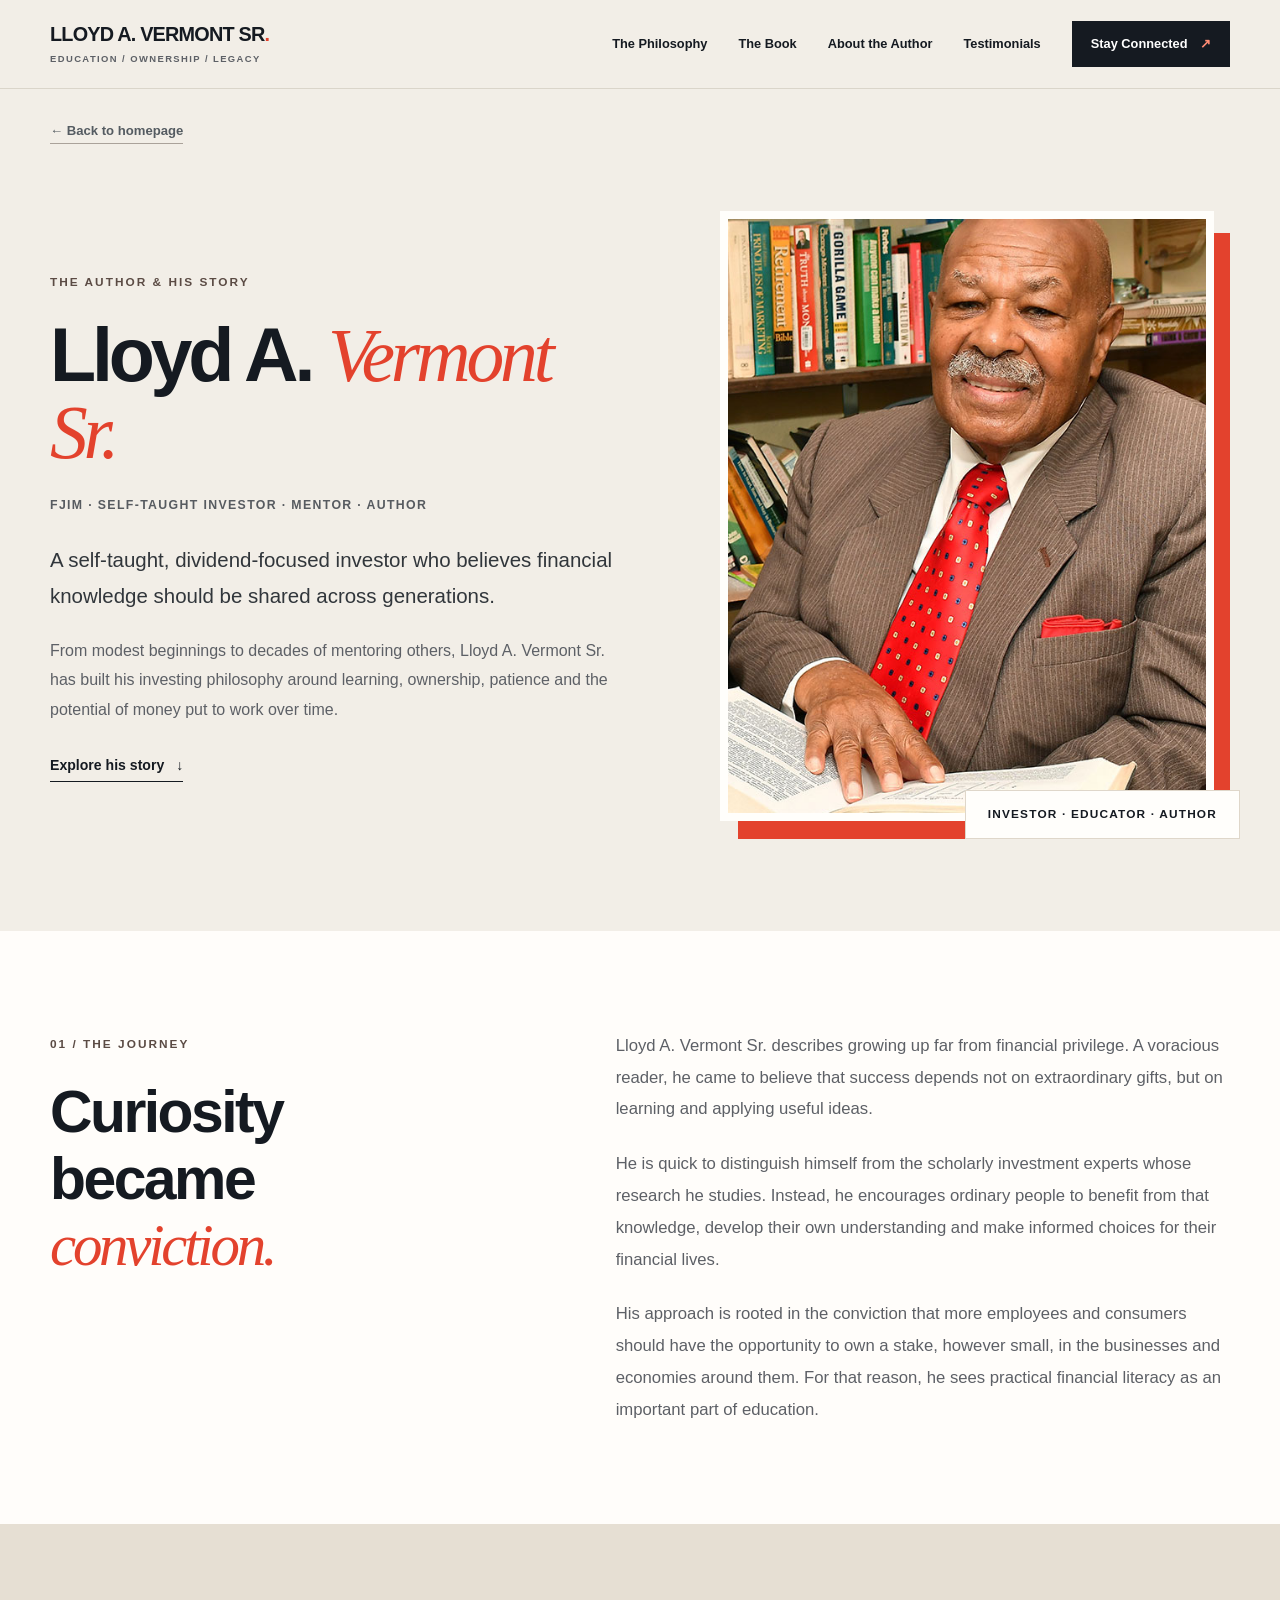
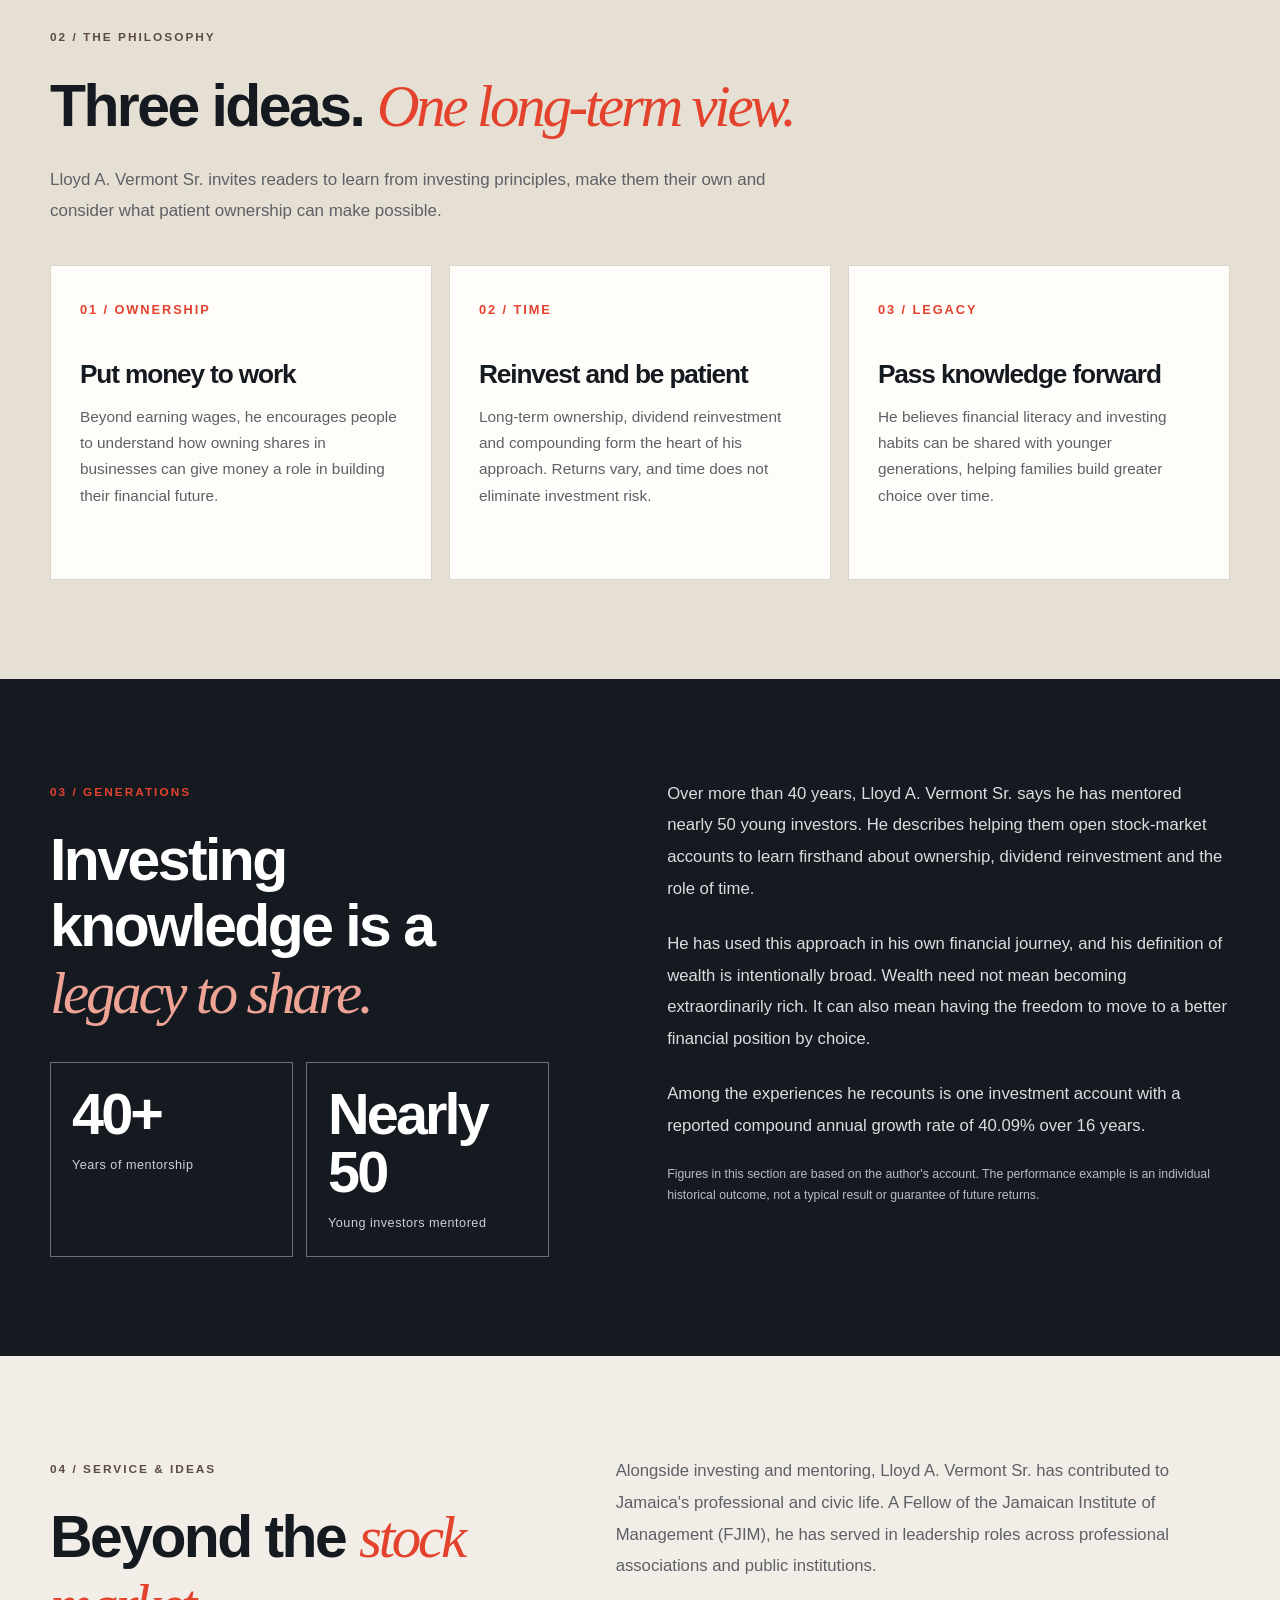
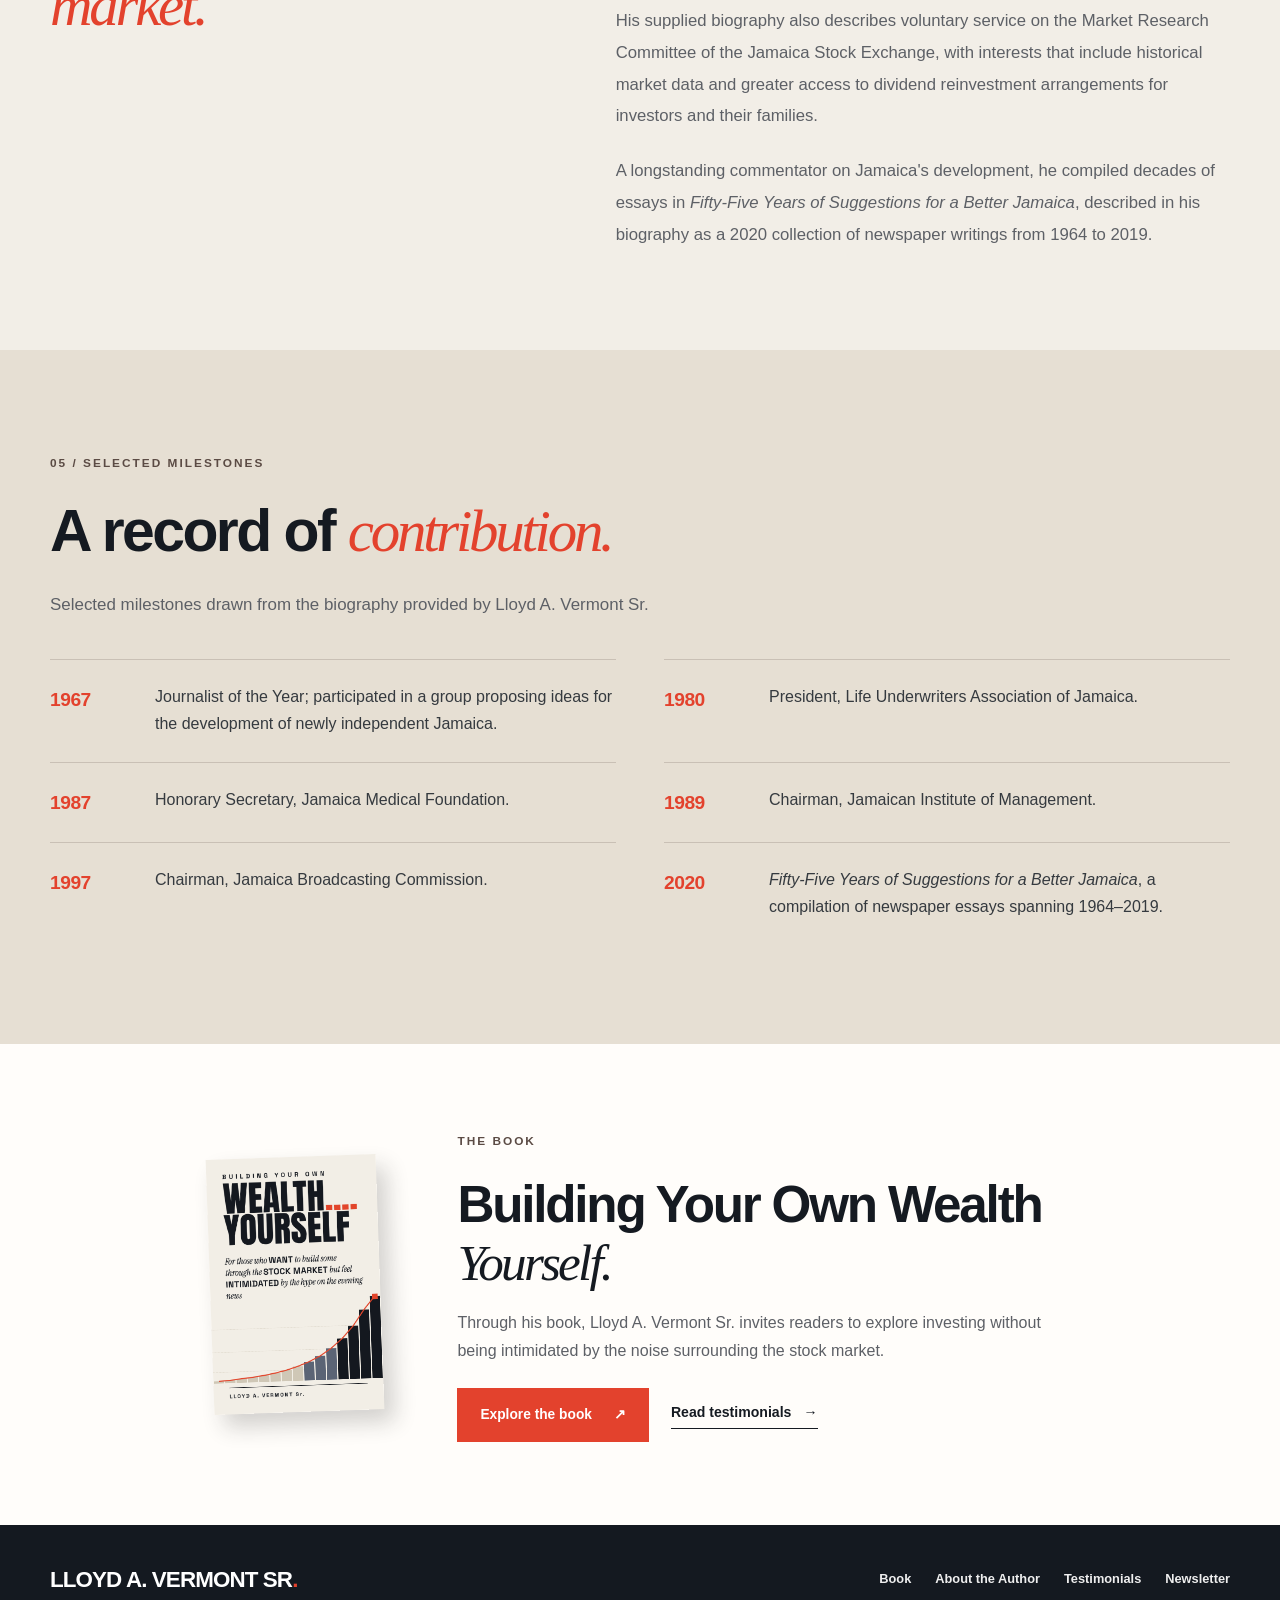
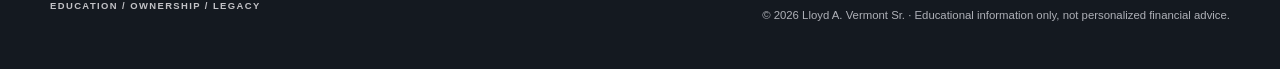
==== about.html @ c854f339 "Build author biography page and refine approved book presentation" ====
<!doctype html>
<html lang="en">
<head>
  <meta charset="utf-8">
  <meta name="viewport" content="width=device-width, initial-scale=1">
  <meta name="description" content="Meet Lloyd A. Vermont Sr., FJIM: a self-taught dividend-focused investor, author and mentor sharing ideas on ownership, compounding and intergenerational wealth.">
  <meta name="theme-color" content="#f2eee7">
  <title>About Lloyd A. Vermont Sr. | Author &amp; Investor-Educator</title>
  <link rel="stylesheet" href="styles.css">
  <script defer src="script.js"></script>
</head>
<body class="bio-page">
<a class="skip-link" href="#main">Skip to content</a>
<header class="site-header" id="top">
  <div class="container header-inner">
    <a class="brand" href="index.html#top" aria-label="Lloyd A. Vermont Sr., home"><span>LLOYD A. VERMONT SR<span class="brand-dot">.</span></span><small>Education <span aria-hidden="true">/</span> Ownership <span aria-hidden="true">/</span> Legacy</small></a>
    <button class="mobile-menu" type="button" id="menu-toggle" aria-label="Open main navigation" aria-expanded="false" aria-controls="primary-navigation"><span></span><span></span><span></span></button>
    <nav class="navigation" id="primary-navigation" aria-label="Primary navigation">
      <a href="index.html#philosophy">The Philosophy</a><a href="index.html#book">The Book</a><a href="about.html" aria-current="page">About the Author</a><a href="index.html#reflection">Testimonials</a><a class="nav-cta" href="index.html#newsletter">Stay Connected <span aria-hidden="true">↗</span></a>
    </nav>
  </div>
</header>
<main id="main">
  <div class="container bio-back-row"><a class="bio-back-link" href="index.html">← Back to homepage</a></div>
  <section class="bio-hero" aria-labelledby="bio-title">
    <div class="container bio-hero-grid">
      <div class="bio-hero-copy">
        <span class="eyebrow dark">THE AUTHOR &amp; HIS STORY</span>
        <h1 id="bio-title">Lloyd A. <em>Vermont Sr.</em></h1>
        <p class="bio-role">FJIM · Self-taught investor · Mentor · Author</p>
        <p class="bio-lead">A self-taught, dividend-focused investor who believes financial knowledge should be shared across generations.</p>
        <p class="bio-intro">From modest beginnings to decades of mentoring others, Lloyd A. Vermont Sr. has built his investing philosophy around learning, ownership, patience and the potential of money put to work over time.</p>
        <a class="text-link strong" href="#the-journey">Explore his story <span aria-hidden="true">↓</span></a>
      </div>
      <figure class="bio-portrait"><img src="assets/lloyd-vermont.jpg" alt="Lloyd A. Vermont Sr. seated in a library holding an open book" fetchpriority="high"><figcaption>Investor · Educator · Author</figcaption></figure>
    </div>
  </section>
  <section class="bio-section white" id="the-journey" aria-labelledby="journey-heading">
    <div class="container bio-two-col">
      <div><span class="eyebrow dark">01 / THE JOURNEY</span><h2 id="journey-heading">Curiosity became <em>conviction.</em></h2></div>
      <div class="bio-prose">
        <p>Lloyd A. Vermont Sr. describes growing up far from financial privilege. A voracious reader, he came to believe that success depends not on extraordinary gifts, but on learning and applying useful ideas.</p>
        <p>He is quick to distinguish himself from the scholarly investment experts whose research he studies. Instead, he encourages ordinary people to benefit from that knowledge, develop their own understanding and make informed choices for their financial lives.</p>
        <p>His approach is rooted in the conviction that more employees and consumers should have the opportunity to own a stake, however small, in the businesses and economies around them. For that reason, he sees practical financial literacy as an important part of education.</p>
      </div>
    </div>
  </section>
  <section class="bio-section sand" id="principles" aria-labelledby="principles-heading">
    <div class="container">
      <span class="eyebrow dark">02 / THE PHILOSOPHY</span>
      <h2 id="principles-heading">Three ideas. <em>One long-term view.</em></h2>
      <p class="bio-introline">Lloyd A. Vermont Sr. invites readers to learn from investing principles, make them their own and consider what patient ownership can make possible.</p>
      <div class="bio-pillars">
        <article class="bio-pillar"><span class="pillar-n">01 / OWNERSHIP</span><h3>Put money to work</h3><p>Beyond earning wages, he encourages people to understand how owning shares in businesses can give money a role in building their financial future.</p></article>
        <article class="bio-pillar"><span class="pillar-n">02 / TIME</span><h3>Reinvest and be patient</h3><p>Long-term ownership, dividend reinvestment and compounding form the heart of his approach. Returns vary, and time does not eliminate investment risk.</p></article>
        <article class="bio-pillar"><span class="pillar-n">03 / LEGACY</span><h3>Pass knowledge forward</h3><p>He believes financial literacy and investing habits can be shared with younger generations, helping families build greater choice over time.</p></article>
      </div>
    </div>
  </section>
  <section class="bio-section dark" id="mentorship" aria-labelledby="mentorship-heading">
    <div class="container bio-mentoring-grid">
      <div><span class="eyebrow">03 / GENERATIONS</span><h2 id="mentorship-heading">Investing knowledge is a <em>legacy to share.</em></h2>
        <div class="bio-metrics"><div class="bio-metric"><strong>40+</strong><span>Years of mentorship</span></div><div class="bio-metric"><strong>Nearly 50</strong><span>Young investors mentored</span></div></div>
      </div>
      <div class="bio-prose">
        <p>Over more than 40 years, Lloyd A. Vermont Sr. says he has mentored nearly 50 young investors. He describes helping them open stock-market accounts to learn firsthand about ownership, dividend reinvestment and the role of time.</p>
        <p>He has used this approach in his own financial journey, and his definition of wealth is intentionally broad. Wealth need not mean becoming extraordinarily rich. It can also mean having the freedom to move to a better financial position by choice.</p>
        <p>Among the experiences he recounts is one investment account with a reported compound annual growth rate of 40.09% over 16 years.</p>
        <p class="bio-note">Figures in this section are based on the author's account. The performance example is an individual historical outcome, not a typical result or guarantee of future returns.</p>
      </div>
    </div>
  </section>
  <section class="bio-section paper" id="public-life" aria-labelledby="public-heading">
    <div class="container bio-two-col">
      <div><span class="eyebrow dark">04 / SERVICE &amp; IDEAS</span><h2 id="public-heading">Beyond the <em>stock market.</em></h2></div>
      <div class="bio-prose">
        <p>Alongside investing and mentoring, Lloyd A. Vermont Sr. has contributed to Jamaica's professional and civic life. A Fellow of the Jamaican Institute of Management (FJIM), he has served in leadership roles across professional associations and public institutions.</p>
        <p>His supplied biography also describes voluntary service on the Market Research Committee of the Jamaica Stock Exchange, with interests that include historical market data and greater access to dividend reinvestment arrangements for investors and their families.</p>
        <p>A longstanding commentator on Jamaica's development, he compiled decades of essays in <em>Fifty-Five Years of Suggestions for a Better Jamaica</em>, described in his biography as a 2020 collection of newspaper writings from 1964 to 2019.</p>
      </div>
    </div>
  </section>
  <section class="bio-section sand" id="milestones" aria-labelledby="milestones-heading">
    <div class="container"><span class="eyebrow dark">05 / SELECTED MILESTONES</span><h2 id="milestones-heading">A record of <em>contribution.</em></h2>
      <p class="bio-introline">Selected milestones drawn from the biography provided by Lloyd A. Vermont Sr.</p>
      <dl class="bio-milestones">
        <div class="bio-milestone"><dt>1967</dt><dd>Journalist of the Year; participated in a group proposing ideas for the development of newly independent Jamaica.</dd></div>
        <div class="bio-milestone"><dt>1980</dt><dd>President, Life Underwriters Association of Jamaica.</dd></div>
        <div class="bio-milestone"><dt>1987</dt><dd>Honorary Secretary, Jamaica Medical Foundation.</dd></div>
        <div class="bio-milestone"><dt>1989</dt><dd>Chairman, Jamaican Institute of Management.</dd></div>
        <div class="bio-milestone"><dt>1997</dt><dd>Chairman, Jamaica Broadcasting Commission.</dd></div>
        <div class="bio-milestone"><dt>2020</dt><dd><em>Fifty-Five Years of Suggestions for a Better Jamaica</em>, a compilation of newspaper essays spanning 1964–2019.</dd></div>
      </dl>
    </div>
  </section>
  <section class="bio-book-section" aria-labelledby="bio-book-heading">
    <div class="container bio-book-grid">
      <img src="assets/building-your-own-wealth-yourself-cover.png" alt="Cover of Building Your Own Wealth Yourself by Lloyd A. Vermont Sr." loading="lazy">
      <div><span class="eyebrow dark">THE BOOK</span><h2 id="bio-book-heading">Building Your Own Wealth <em>Yourself.</em></h2><p>Through his book, Lloyd A. Vermont Sr. invites readers to explore investing without being intimidated by the noise surrounding the stock market.</p>
        <div class="bio-book-actions"><a class="button primary" href="index.html#book">Explore the book <span aria-hidden="true">↗</span></a><a class="text-link" href="index.html#reflection">Read testimonials <span aria-hidden="true">→</span></a></div>
      </div>
    </div>
  </section>
</main>
<footer class="site-footer"><div class="container footer-grid"><div class="footer-brand">LLOYD A. VERMONT SR<span>.</span><small>Education / Ownership / Legacy</small></div><div class="footer-right"><nav aria-label="Footer navigation"><a href="index.html#book">Book</a><a href="about.html">About the Author</a><a href="index.html#reflection">Testimonials</a><a href="index.html#newsletter">Newsletter</a></nav><p>© 2026 Lloyd A. Vermont Sr. · Educational information only, not personalized financial advice.</p></div></div></footer>
</body>
</html>
---- styles.css ----
:root{--paper:#f2eee7;--white:#fffefb;--ink:#151a21;--deep:#20262e;--red:#e3422d;--muted:#5d6066;--light:#ded8cc;--sand:#e6dfd3;--font-serif:Georgia,'Times New Roman',serif}
*{box-sizing:border-box}html{scroll-behavior:smooth}body{margin:0;background:var(--paper);color:var(--ink);font-family:Arial,Helvetica,sans-serif;font-size:16px;line-height:1.62}img{display:block;max-width:100%}a{color:inherit}button,input{font:inherit}button{cursor:pointer}h1,h2,h3,p{margin-top:0}h1,h2,h3{line-height:1.13;letter-spacing:-.043em}h1{font-size:clamp(3.6rem,6.9vw,7.7rem);font-weight:800;line-height:1.03}h2{font-size:clamp(2.6rem,4.5vw,5.2rem);font-weight:750}h3{font-size:1.5rem}h1 em,h2 em{font-family:var(--font-serif);font-weight:400;letter-spacing:-.055em}p{color:var(--muted)}.container{width:min(1180px,calc(100% - 64px));margin-inline:auto}.skip-link{position:absolute;left:10px;top:-60px;background:white;color:black;padding:10px;z-index:1000}.skip-link:focus{top:10px}:focus-visible{outline:3px solid var(--red);outline-offset:3px}.site-header{position:relative;z-index:15;background:var(--paper);border-bottom:1px solid #dad5ca}.header-inner{display:flex;align-items:center;justify-content:space-between;min-height:88px;gap:28px}.brand,.footer-brand{text-decoration:none;font-weight:900;letter-spacing:-.04em;font-size:1.45rem;line-height:1}.brand-dot,.footer-brand span{color:var(--red)}.brand small,.footer-brand small{display:block;font-size:.59rem;font-weight:700;letter-spacing:.15em;text-transform:uppercase;margin-top:9px;color:var(--muted)}.navigation{display:flex;align-items:center;gap:31px}.navigation a{text-decoration:none;font-weight:700;font-size:.8rem;white-space:nowrap}.navigation a:not(.nav-cta):hover,.navigation a:not(.nav-cta):focus-visible{color:var(--red)}.navigation .nav-cta{background:var(--ink);color:#fff;padding:13px 19px}.navigation .nav-cta span{margin-left:9px;color:#ff8c74}.mobile-menu{display:none;background:transparent;border:0;padding:10px;min-width:42px;min-height:42px}.mobile-menu span{display:block;background:var(--ink);height:2px;width:24px;margin:5px 0}.hero{padding:84px 0 94px;overflow:hidden}.hero-grid{display:grid;grid-template-columns:1.1fr .9fr;align-items:center;gap:7%}.eyebrow{display:inline-flex;align-items:center;gap:13px;font-size:.74rem;letter-spacing:.17em;font-weight:800;color:var(--red);margin-bottom:25px}.eyebrow.dark{color:#5b4b44}.line-mark{display:inline-block;width:24px;height:2px;background:var(--red)}.hero h1{margin-bottom:33px}.hero h1 em{color:var(--red)}.hero h1 span{font-weight:900}.hero-lead{font-size:1.11rem;max-width:590px;line-height:1.85;margin-bottom:30px}.hero-actions{display:flex;gap:25px;flex-wrap:wrap;align-items:center}.button{display:inline-flex;gap:22px;align-items:center;justify-content:center;padding:15px 22px;border:1px solid var(--red);text-decoration:none;font-weight:800;font-size:.86rem;transition:transform .2s,background .2s}.button:hover{transform:translateY(-2px)}.button.primary{background:var(--red);color:white}.button.primary:hover{background:#c43321}.button.dark{background:var(--ink);border-color:var(--ink);color:white}.button.dark:hover{background:#30363d}.text-link{display:inline-flex;align-items:center;gap:12px;font-weight:750;font-size:.88rem;text-decoration:none;border-bottom:1px solid var(--ink);padding-bottom:4px}.text-link:hover{color:var(--red);border-color:var(--red)}.text-link.strong{margin-top:14px}.hero-aside{display:flex;align-items:center;gap:17px;margin-top:64px;color:#616167;font-size:.7rem;letter-spacing:.1em;line-height:1.5;font-weight:750;text-transform:uppercase}.four-blocks{display:flex;gap:5px}.four-blocks i{display:block;width:13px;height:13px;background:var(--red)}.hero-media{position:relative;padding:0 16px 23px 0}.hero-image-frame{background:#fff;border:1px solid #dfd8cf;overflow:hidden;aspect-ratio:586/685}.hero-image-frame img{height:100%;width:100%;object-fit:cover;object-position:center 25%}.hero-media:before{content:"";background:var(--red);width:100%;height:94%;position:absolute;top:22px;right:0;z-index:-1}.hero-caption{position:absolute;bottom:-9px;left:-24px;background:var(--white);border:1px solid #ddd5c9;padding:19px 24px;min-width:285px;box-shadow:0 17px 36px rgba(28,27,25,.08)}.hero-caption strong{display:block;font-size:1rem}.hero-caption span{display:block;color:#777;letter-spacing:.09em;font-size:.73rem;margin-top:5px}.ticker{background:var(--ink);color:white;padding:22px 0}.ticker-inner{display:flex;align-items:center;justify-content:space-between;gap:24px;font-size:.74rem;letter-spacing:.15em;font-weight:800}.ticker-inner span:nth-child(even){color:var(--red)}.section{padding:104px 0}.section-intro{display:grid;grid-template-columns:1.35fr .65fr;gap:8%;align-items:end;margin-bottom:49px}.section-intro h2{max-width:750px;margin-bottom:0}.section-intro p{max-width:350px;margin:0 0 7px;line-height:1.9}.principles{display:grid;grid-template-columns:repeat(3,1fr);gap:18px}.principles article{background:#fffdf9;border:1px solid #dfdbd3;padding:32px 31px 36px;min-height:298px}.principle-number{font-weight:900;font-size:.79rem;letter-spacing:.13em;color:#888077}.principle-icon{font-size:3.1rem;line-height:1;color:var(--red);margin:18px 0 34px}.principles h3{margin-bottom:11px}.principles p{font-size:.93rem;margin-bottom:0}.book-section{background:var(--sand);overflow:hidden}.book-grid{display:grid;grid-template-columns:.92fr 1.08fr;gap:10%;align-items:center}.book-visual{display:flex;align-items:center;flex-direction:column;gap:27px}.book-stage{padding:35px 33px 41px 15px;position:relative;isolation:isolate;width:min(425px,100%)}.book-stage:before{content:"";position:absolute;left:9%;top:8%;bottom:1%;width:78%;background:#cec5b7;z-index:-1;transform:translate(19px,16px)}.book-cover{display:block;width:100%;height:auto;box-shadow:16px 20px 28px rgba(35,36,39,.18);transform:rotate(-3deg);border:1px solid rgba(0,0,0,.07)}.art-caption{font-size:.64rem;letter-spacing:.14em;font-weight:800;color:#6c6863}.book-copy h2{margin-bottom:22px}.book-subtitle{font:italic 1.3rem/1.5 var(--font-serif);color:#35353a;margin-bottom:23px}.book-copy>p:not(.small-note){font-size:1.03rem;line-height:1.85}.book-points{border-top:1px solid #b9aea0;border-bottom:1px solid #b9aea0;margin:28px 0 30px;padding:15px 0;display:grid;gap:9px}.book-points span{font-size:.85rem;font-weight:750}.book-points b{color:var(--red);margin-right:10px}.small-note{font-size:.74rem;max-width:400px;margin-top:17px}.about-grid{display:grid;grid-template-columns:1fr 1fr;gap:11%;align-items:center}.about-copy h2{margin-bottom:29px}.about-copy p{font-size:1.04rem;line-height:1.9}.about-photos{position:relative;min-height:570px;display:flex;align-items:flex-end;justify-content:flex-end}.about-main-image{width:82%;height:540px;object-fit:cover;object-position:center 32%;border:10px solid #fff;border-bottom:32px solid #fff;box-shadow:0 13px 40px rgba(25,25,25,.07)}.inset-photo{position:absolute;bottom:5px;left:0;width:45%;background:#fff;padding:8px;box-shadow:0 11px 25px rgba(0,0,0,.12)}.inset-photo img{height:255px;width:100%;object-fit:cover;object-position:center 20%}.reflection-section{background:var(--ink);color:#fff;padding:100px 0}.reflection-grid{display:grid;grid-template-columns:.8fr 1.2fr;gap:10%}.reflection-section h2{color:#fff;margin-bottom:25px}.reflection-section h2 em{color:#efaa9d}.reflection-section p{color:#c9cbd0;line-height:1.8}.testimonial{margin:0;padding:35px 0 15px 42px;border-left:1px solid #6b6564}.quote-mark{font:120px/.65 var(--font-serif);color:var(--red);height:67px}.testimonial blockquote{font:italic clamp(1.6rem,3vw,2.45rem)/1.45 var(--font-serif);letter-spacing:-.03em;margin:0 0 28px;color:#fff}.testimonial figcaption strong,.testimonial figcaption span{display:block}.testimonial figcaption strong{font-size:.95rem}.testimonial figcaption span{font-size:.75rem;color:#b9bcc0;margin-top:5px}.testimonial details{margin-top:29px}.testimonial summary{cursor:pointer;list-style:none;color:#f2b2a5;font-size:.78rem;font-weight:800;letter-spacing:.09em;text-transform:uppercase;display:inline-block;border-bottom:1px solid #af7d74;padding-bottom:7px}.testimonial summary::-webkit-details-marker{display:none}.testimonial summary span{font-size:1.4rem;vertical-align:middle;margin-left:10px}.testimonial details[open] summary span{transform:rotate(45deg);display:inline-block}.full-testimonial{border-top:1px solid #4c5258;margin-top:22px;padding-top:22px;max-height:400px;overflow:auto}.full-testimonial p{font-size:.85rem;line-height:1.55;color:#dedee1;margin-bottom:11px}.legacy-grid{display:grid;grid-template-columns:.95fr 1.05fr;gap:11%;align-items:center}.emblem-window{aspect-ratio:1.08;overflow:hidden;border:10px solid #fff;background:#1e4250;box-shadow:0 14px 30px rgba(31,34,34,.09)}.emblem-window img{width:100%;height:100%;object-fit:cover;object-position:center top}.legacy-art .art-caption{display:block;margin-top:16px}.legacy-copy h2{margin-bottom:26px}.legacy-copy p{font-size:1.03rem;line-height:1.9}.insights-section{background:#fffdfa}.insight-grid{display:grid;grid-template-columns:repeat(3,1fr);gap:17px}.insight-grid article{padding:28px 25px 33px;border:1px solid #dcd7ce;min-height:250px;display:flex;flex-direction:column}.insight-grid article>span,.insight-grid small{font-size:.65rem;letter-spacing:.14em;font-weight:800}.insight-grid article>span{color:var(--red);margin-bottom:30px}.insight-grid small{color:#888;margin-top:auto;padding-top:18px}.insight-grid article h3{font-size:1.52rem}.insight-grid p{font-size:.89rem;margin-bottom:10px}.newsletter-section{padding:103px 0;background:var(--red);color:#fff}.newsletter-grid{display:grid;grid-template-columns:1fr .83fr;gap:11%;align-items:center}.newsletter-section .eyebrow{color:#ffe6df}.newsletter-section h2{margin-bottom:27px;color:white}.newsletter-section h2 em{color:#2d2522}.newsletter-section p{color:#ffece7}.signup label{display:block;font-size:.7rem;letter-spacing:.15em;font-weight:800;margin-bottom:13px}.input-row{display:flex;gap:0;border:1px solid #e8cac2}.input-row input{flex:1;min-width:0;background:white;color:var(--ink);border:0;padding:17px 18px}.input-row button{background:var(--ink);color:#fff;border:0;padding:0 30px;font-weight:900}.input-row button:hover{background:#2d333a}.signup-note{font-size:.76rem;line-height:1.6;margin:16px 0 0}.form-feedback{font-size:.83rem;font-weight:700;margin-top:15px}.site-footer{padding:44px 0;background:#141920;color:#fff}.footer-grid{display:flex;align-items:flex-start;justify-content:space-between;gap:30px}.footer-brand small{color:#c2c2c6}.footer-right{text-align:right}.footer-right nav{display:flex;justify-content:flex-end;gap:24px;flex-wrap:wrap}.footer-right a{text-decoration:none;font-weight:700;font-size:.8rem;color:#eee}.footer-right a:hover{color:#ffae9b}.footer-right p{font-size:.71rem;color:#aeb0b7;margin:16px 0 0}
@media(max-width:1050px){.navigation{gap:19px}.hero h1{font-size:clamp(3.6rem,6.5vw,6.7rem)}.container{width:min(1180px,calc(100% - 48px))}.hero-grid,.about-grid,.legacy-grid{gap:5%}.section-intro{gap:5%}}
@media(max-width:800px){.header-inner{min-height:76px}.mobile-menu{display:block;order:2}.navigation{display:none;position:absolute;top:75px;right:0;left:0;background:var(--paper);border-bottom:1px solid #d6cfc4;padding:14px 24px 23px;flex-direction:column;align-items:stretch;gap:0;box-shadow:0 12px 21px rgba(23,22,19,.08)}.navigation.open{display:flex}.navigation a{padding:12px 6px}.navigation .nav-cta{margin-top:9px;text-align:center}.hero-grid,.book-grid,.about-grid,.reflection-grid,.legacy-grid,.newsletter-grid{grid-template-columns:1fr}.hero{padding:56px 0 75px}.hero h1{font-size:clamp(3.3rem,8.6vw,6rem)}.hero-grid{gap:53px}.hero-media{max-width:560px;margin:auto;width:calc(100% - 24px)}.hero-aside{margin-top:40px}.hero-caption{left:10px}.ticker-inner{justify-content:center;flex-wrap:wrap;gap:12px 20px}.section{padding:76px 0}.section-intro{grid-template-columns:1fr;gap:18px}.section-intro p{max-width:620px}.principles{gap:12px}.principles article{padding:23px;min-height:280px}.book-grid{gap:48px}.book-visual{max-width:500px;margin:auto}.about-grid{gap:30px}.about-photos{max-width:550px;width:100%;margin-inline:auto}.reflection-grid{gap:25px}.legacy-grid{gap:39px}.legacy-art{max-width:520px}.insight-grid{gap:12px}.newsletter-grid{gap:25px}.footer-grid{flex-direction:column}.footer-right{text-align:left}.footer-right nav{justify-content:flex-start}}
@media(max-width:580px){.container{width:calc(100% - 36px)}.brand{font-size:1.13rem}.brand small{font-size:.46rem}.hero{padding:50px 0 61px}.hero h1{font-size:clamp(3.15rem,11vw,5rem)}.hero-lead{font-size:1rem}.eyebrow{font-size:.61rem;letter-spacing:.12em}.hero-image-frame{aspect-ratio:586/650}.hero-caption{bottom:-7px;min-width:auto;padding:14px 17px}.ticker{padding:16px 0}.ticker-inner{font-size:.58rem;letter-spacing:.07em}.ticker-inner span:nth-child(4),.ticker-inner span:nth-child(6){display:none}.section{padding:62px 0}.section-intro{margin-bottom:32px}h2{font-size:clamp(2.4rem,9vw,3.6rem)}.principles,.insight-grid{grid-template-columns:1fr}.principles article{min-height:auto}.principle-icon{margin-bottom:24px}.book-stage{width:min(370px,100%)}.book-copy p{font-size:.96rem}.about-photos{min-height:440px}.about-main-image{height:410px}.inset-photo img{height:185px}.reflection-section{padding:70px 0}.testimonial{padding-left:23px}.testimonial blockquote{font-size:1.78rem}.legacy-grid{gap:33px}.emblem-window{aspect-ratio:1.08}.newsletter-section{padding:74px 0}.input-row button{padding:0 19px}.footer-right nav{gap:12px 22px}}
@media(prefers-reduced-motion:reduce){html{scroll-behavior:auto}.button{transition:none}}

/* V3: multiple attributed testimonials; preserve the existing individual card styling */
.testimonial-stack{display:grid;gap:48px}.testimonial-stack .testimonial + .testimonial{padding-top:42px;border-top:1px solid #4c5258}.testimonial-stack .testimonial blockquote{font-size:clamp(1.45rem,2.5vw,2.05rem)}
@media(max-width:580px){.testimonial-stack{gap:35px}.testimonial-stack .testimonial + .testimonial{padding-top:30px}}


/* V5 — Hero heading stays on three compact, deliberate lines on wide layouts. */
.hero{padding-block:64px 72px}
.hero h1{font-size:clamp(3.55rem,5vw,5.4rem);line-height:.98;letter-spacing:-.052em;margin-bottom:27px}
.hero-title-line{display:block;white-space:nowrap;font-weight:900}
.hero-title-line em{font-weight:400;color:var(--red)}
.hero .hero-lead{line-height:1.7;margin-bottom:24px}
.hero .hero-aside{margin-top:35px}

/* V5 — Accessible, manual, one-at-a-time testimonial carousel. */
.testimonial-carousel{min-width:0;align-self:start}
.testimonial-slides{min-width:0}
.testimonial-slides .testimonial{margin:0;border-left:1px solid #6b6564;padding:8px 0 8px 36px}
.testimonial-slides .testimonial[hidden],.testimonial-slides .full-testimonial[hidden],.testimonial-slides .testimonial-excerpt[hidden]{display:none!important}
.testimonial-slides .quote-mark{height:61px;font-size:104px;line-height:.65}
.testimonial-slides .testimonial-excerpt{font:italic clamp(1.65rem,2.35vw,2.1rem)/1.43 var(--font-serif);letter-spacing:-.023em;margin:0 0 25px;max-width:620px}
.testimonial-slides .testimonial figcaption{margin-top:13px}
.testimonial-expand{display:inline-flex;align-items:center;gap:11px;padding:8px 0 6px;margin-top:24px;border:0;border-bottom:1px solid #b47f74;background:transparent;color:#f2b2a5;font-size:.76rem;font-weight:800;letter-spacing:.075em;text-transform:uppercase;text-align:left}
.testimonial-expand:hover,.testimonial-expand:focus-visible{color:white}
.testimonial-expand span{font-size:1.25rem;line-height:.7}
.testimonial-expand[aria-expanded="true"] span{transform:rotate(45deg)}
.testimonial-slides .full-testimonial{border:0;margin:0 0 23px;padding:0;max-height:min(60vh,480px);overflow-y:auto;scrollbar-width:thin;scrollbar-color:#797a80 #20262e}
.testimonial-slides .full-testimonial p{font:normal 1rem/1.78 var(--font-serif);color:#e7e2e2;margin:0 0 13px;max-width:640px}
.testimonial-slides .full-testimonial p:last-child{margin-bottom:0}
.testimonial-controls{border-top:1px solid #41474d;margin:32px 0 0 36px;padding-top:20px;display:flex;align-items:center;gap:20px;justify-content:space-between}
.testimonial-arrows{display:flex;gap:9px}
.carousel-arrow{display:grid;place-items:center;background:transparent;border:1px solid #767980;color:white;width:43px;height:43px;font-size:1.4rem;line-height:1}
.carousel-arrow:hover,.carousel-arrow:focus-visible{border-color:#f5aa9a;background:#333a43}
.testimonial-pagination{display:flex;align-items:center;gap:11px}
.carousel-dot{width:10px;height:10px;min-width:10px;padding:0;border:1px solid #a6a9ad;border-radius:100%;background:transparent}
.carousel-dot.is-current{border-color:var(--red);background:var(--red)}
.carousel-dot:hover{border-color:white}
.testimonial-count{font-variant-numeric:tabular-nums;letter-spacing:.1em;color:#d7d8da;font-size:.78rem;white-space:nowrap}
@media(max-width:1050px){.hero h1{font-size:clamp(3.2rem,5.1vw,4.7rem)}}
@media(max-width:800px){.hero{padding-block:49px 70px}.hero h1{font-size:clamp(3.2rem,7.5vw,4.9rem)}.reflection-grid{gap:34px}}
@media(max-width:580px){.hero{padding-block:45px 60px}.hero h1{font-size:clamp(2.68rem,10vw,3.6rem);margin-bottom:22px}.hero .hero-aside{margin-top:29px}.testimonial-slides .testimonial{padding-left:22px}.testimonial-slides .testimonial-excerpt{font-size:1.7rem}.testimonial-slides .full-testimonial p{font-size:.94rem}.testimonial-controls{margin-left:22px;gap:14px}}
/* Final small-screen and expanded-state polish. */
.testimonial-controls{border-top:0;padding-top:0;margin-top:25px}
.testimonial-expand[aria-expanded="true"] span{transform:none}
.newsletter-grid>*{min-width:0}
.signup,.input-row{min-width:0;width:100%}
.input-row input{width:0;min-width:0;flex:1 1 auto}
.input-row button{flex:0 0 auto}

/* Name presentation: display the author's complete name at all widths. */
.brand{font-size:clamp(1.07rem,1.55vw,1.35rem);white-space:nowrap;flex-shrink:0}
.footer-brand{font-size:clamp(1.06rem,1.75vw,1.45rem);overflow-wrap:anywhere}
@media(max-width:580px){.brand{font-size:clamp(.93rem,4.3vw,1.1rem)}.brand small{letter-spacing:.09em}}


/* Biography page and editorial refinements — maintains the V5 visual language. */
.about-actions{display:flex;flex-wrap:wrap;gap:12px 30px;align-items:center;margin-top:10px}
.about-actions .text-link.strong{margin-top:14px}
.book-copy .book-subtitle{font:italic clamp(1.24rem,2.1vw,1.62rem)/1.5 var(--font-serif);border-left:3px solid var(--red);padding:1px 0 2px 22px;margin:24px 0 28px;color:#252b31}
.bio-page .site-header{background:var(--paper)}
.bio-back-row{padding:28px 0 0}
.bio-back-link{text-decoration:none;font-size:.82rem;font-weight:750;color:#545b61;border-bottom:1px solid #aaa29a;padding-bottom:5px}
.bio-back-link:hover{color:var(--red);border-color:var(--red)}
.bio-hero{padding:68px 0 92px;overflow:hidden}
.bio-hero-grid{display:grid;grid-template-columns:1.06fr .94fr;gap:8%;align-items:center}
.bio-hero h1{font-size:clamp(3.65rem,5.9vw,6.35rem);line-height:1.01;letter-spacing:-.056em;margin:0 0 25px}
.bio-hero h1 em{color:var(--red)}
.bio-role{font-size:.77rem;letter-spacing:.11em;text-transform:uppercase;font-weight:800;color:#575b60;margin:0 0 26px}
.bio-lead{font-size:clamp(1.18rem,1.6vw,1.36rem);line-height:1.74;color:#31363b;margin:0 0 22px;max-width:660px}
.bio-intro{font-size:1rem;line-height:1.85;max-width:630px}
.bio-portrait{position:relative;margin:0;padding-right:16px;padding-bottom:18px}
.bio-portrait:before{content:"";position:absolute;background:var(--red);inset:22px 0 0 18px;z-index:0}
.bio-portrait img{position:relative;width:100%;height:610px;object-fit:cover;object-position:center 30%;border:8px solid #fffefb}
.bio-portrait figcaption{position:absolute;z-index:1;right:-10px;bottom:0;padding:14px 22px;background:#fffefb;border:1px solid #dfd7ca;font-size:.74rem;font-weight:800;letter-spacing:.1em;text-transform:uppercase}
.bio-section{padding:99px 0}
.bio-section.paper{background:var(--paper)}
.bio-section.white{background:#fffdfa}
.bio-section.sand{background:var(--sand)}
.bio-section.dark{background:var(--ink);color:white}
.bio-section.dark p,.bio-section.dark li{color:#d4d6d9}
.bio-two-col{display:grid;grid-template-columns:.83fr 1.17fr;gap:11%}
.bio-two-col h2{margin:0;max-width:470px}
.bio-section h2{font-size:clamp(2.7rem,4.6vw,4.9rem);margin-bottom:25px}
.bio-section h2 em{color:var(--red)}
.bio-section.dark h2 em{color:#eea394}
.bio-prose{max-width:720px}
.bio-prose p{font-size:1.045rem;line-height:1.9;margin:0 0 23px}
.bio-prose p:last-child{margin-bottom:0}
.bio-introline{font-size:1.06rem;max-width:750px;line-height:1.82;margin-bottom:38px}
.bio-pillars{display:grid;grid-template-columns:repeat(3,minmax(0,1fr));gap:17px}
.bio-pillar{background:#fffdfa;border:1px solid #dbd5cb;padding:30px 29px 35px;min-height:315px}
.bio-pillar .pillar-n{font-size:.8rem;font-weight:850;color:var(--red);letter-spacing:.15em}
.bio-pillar h3{font-size:1.64rem;margin:38px 0 15px}
.bio-pillar p{font-size:.96rem;line-height:1.7;margin:0}
.bio-mentoring-grid{display:grid;grid-template-columns:.94fr 1.06fr;gap:10%;align-items:start}
.bio-mentoring-grid h2{max-width:570px}
.bio-metrics{display:flex;flex-wrap:wrap;gap:13px;margin-top:35px}
.bio-metric{flex:1 1 180px;padding:23px 21px;border:1px solid #726f72}
.bio-metric strong{display:block;font-size:clamp(2.5rem,4.5vw,3.65rem);letter-spacing:-.05em;line-height:1;color:white}
.bio-metric span{display:block;color:#cdd0d4;font-size:.79rem;letter-spacing:.04em;margin-top:11px}
.bio-mentoring-grid .bio-prose p{color:#dadddf}
.bio-note{font-size:.77rem!important;line-height:1.65!important;color:#b8bcc2!important}
.bio-milestones{display:grid;grid-template-columns:repeat(2,minmax(0,1fr));gap:0 48px;margin:35px 0 0}
.bio-milestone{display:grid;grid-template-columns:90px 1fr;gap:15px;align-items:start;padding:24px 0;border-top:1px solid #c9c0b5}
.bio-milestone dt{font-weight:900;color:var(--red);font-size:1.2rem;letter-spacing:-.025em}
.bio-milestone dd{margin:0;color:#353a3f;font-size:1rem;line-height:1.68}
.bio-book-section{background:#fffdfa;padding:83px 0}
.bio-book-grid{display:grid;grid-template-columns:170px 1fr;gap:9%;align-items:center;max-width:860px;margin:auto}
.bio-book-grid img{max-width:170px;box-shadow:10px 13px 22px #2223;transform:rotate(-2deg)}
.bio-book-grid h2{font-size:clamp(2.2rem,4vw,4.2rem);margin:0 0 17px}
.bio-book-grid p{line-height:1.8}
.bio-book-actions{display:flex;gap:22px;flex-wrap:wrap;align-items:center;margin-top:22px}
.bio-page .footer-grid{align-items:start}
@media(max-width:1050px){.bio-hero-grid{gap:5%}.bio-portrait img{height:520px}.bio-two-col{gap:6%}}
@media(max-width:800px){.bio-hero{padding:44px 0 68px}.bio-hero-grid,.bio-two-col,.bio-mentoring-grid{grid-template-columns:1fr;gap:37px}.bio-hero-copy{max-width:720px}.bio-portrait{max-width:570px;width:100%;margin:0 auto}.bio-section{padding:72px 0}.bio-pillars{gap:12px}.bio-pillar{padding:24px 21px}.bio-pillar h3{font-size:1.35rem;margin-top:27px}.bio-milestones{gap:0 25px}}
@media(max-width:580px){.bio-back-row{padding-top:20px}.bio-hero{padding:40px 0 60px}.bio-hero h1{font-size:clamp(3.1rem,12vw,4.5rem)}.bio-role{font-size:.66rem}.bio-portrait img{height:430px}.bio-section{padding:64px 0}.bio-section h2{font-size:clamp(2.5rem,9vw,3.8rem)}.bio-pillars,.bio-milestones{grid-template-columns:1fr}.bio-pillar{min-height:0}.bio-milestone{grid-template-columns:78px 1fr}.bio-book-grid{grid-template-columns:1fr;gap:35px}.bio-book-grid img{width:150px}.bio-book-section{padding:64px 0}.book-copy .book-subtitle{padding-left:16px}.about-actions{gap:4px 23px}}
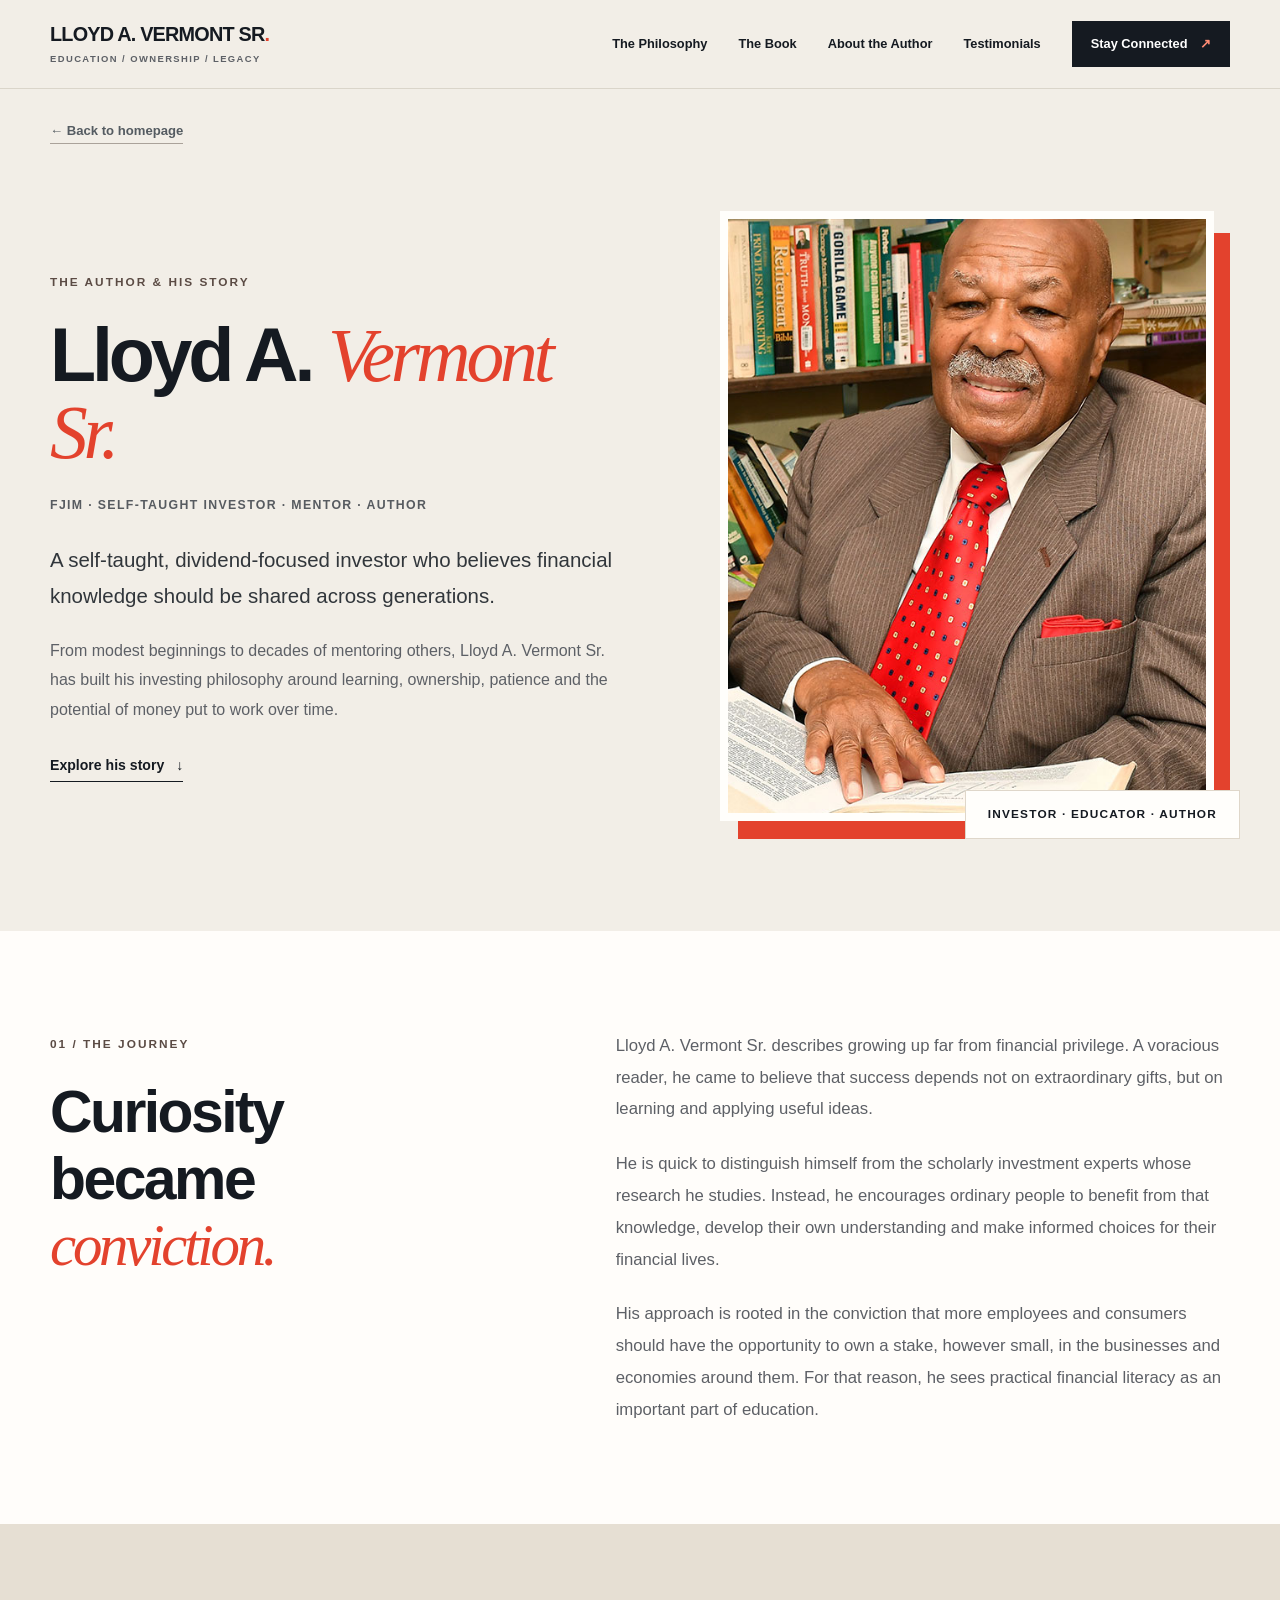
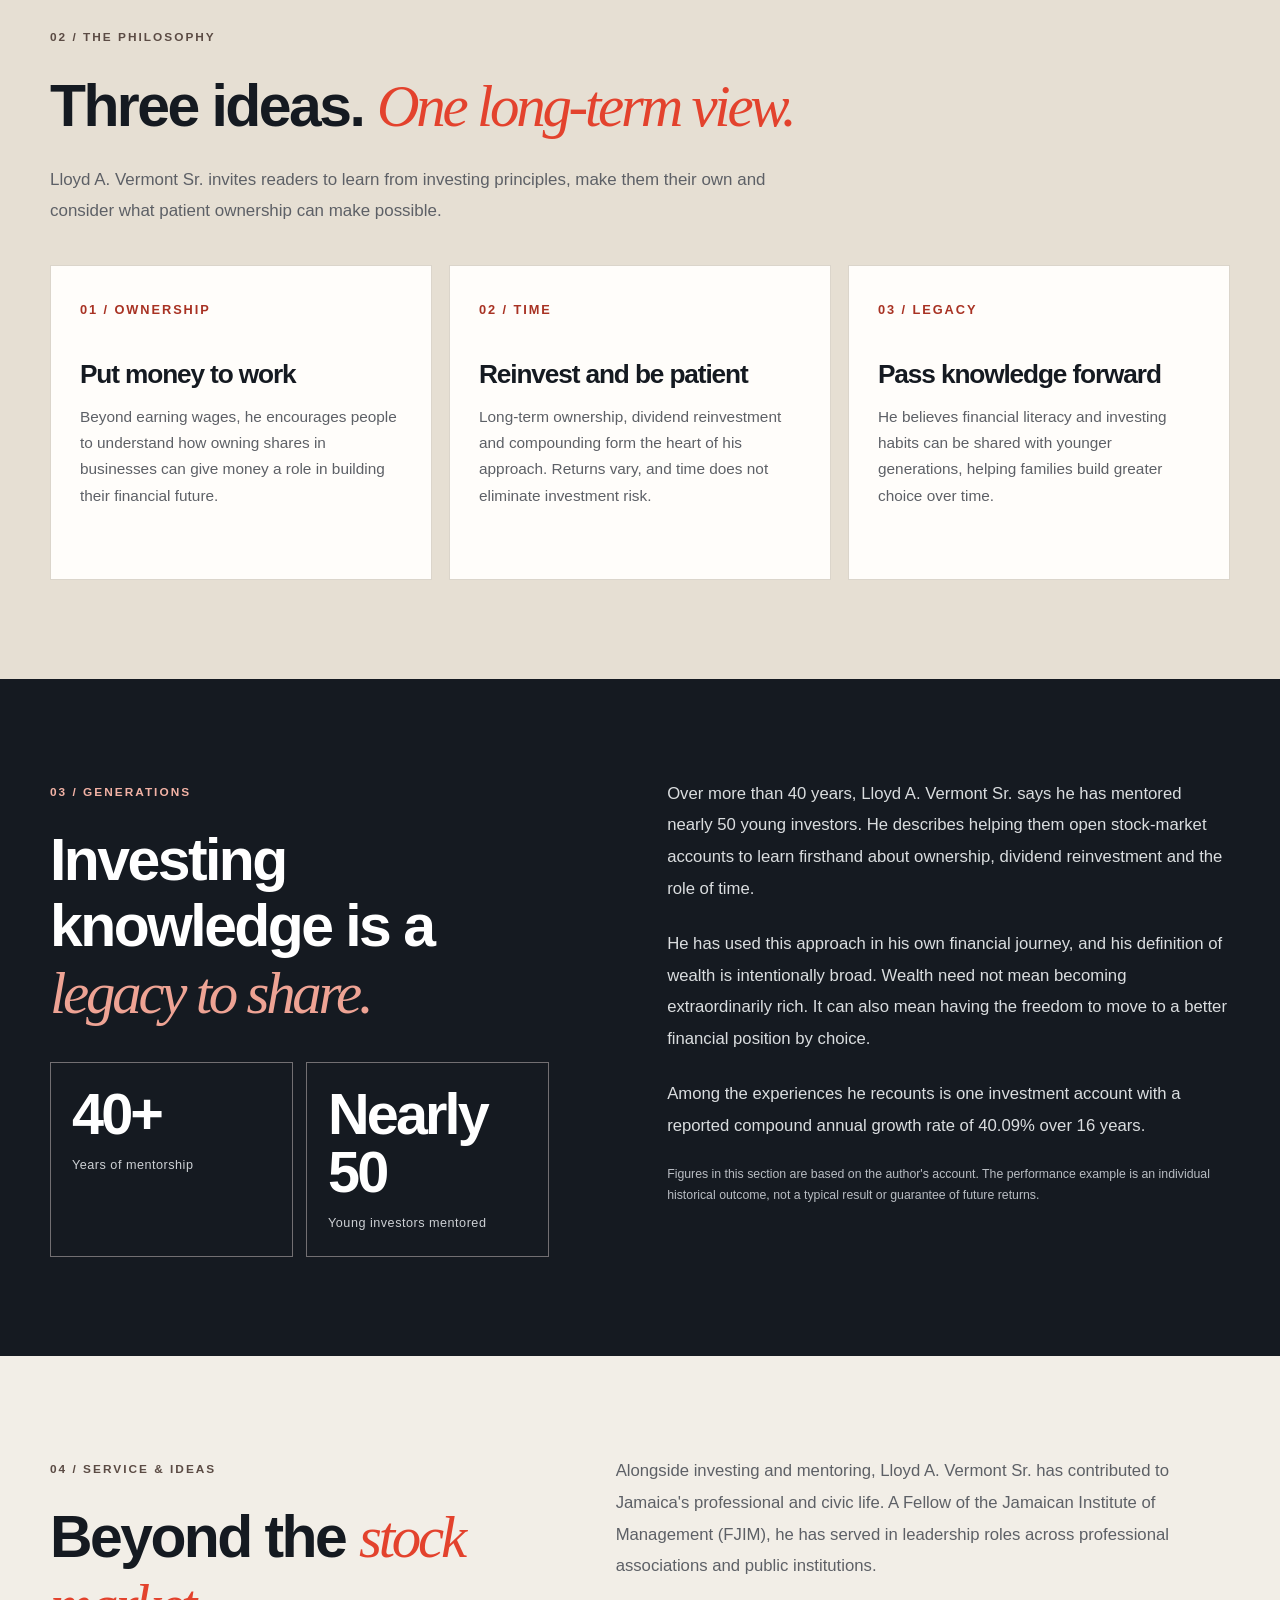
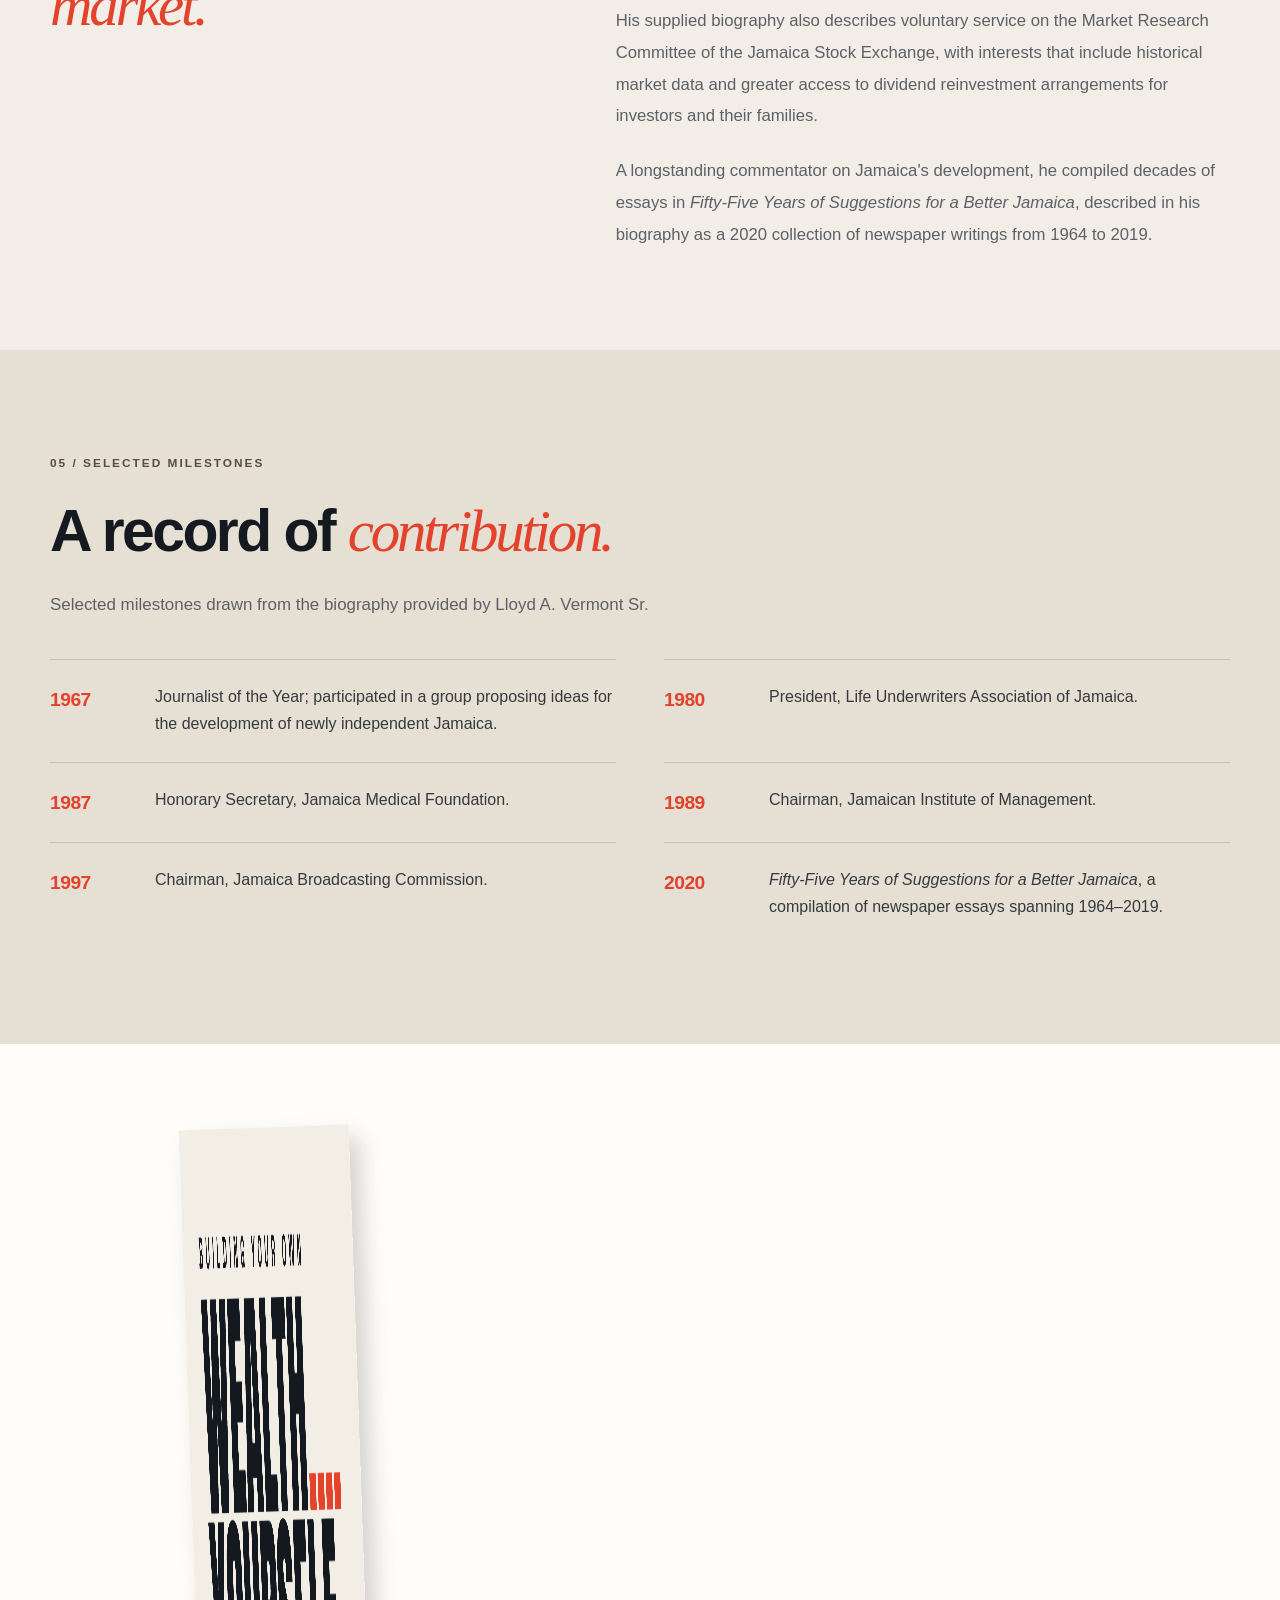
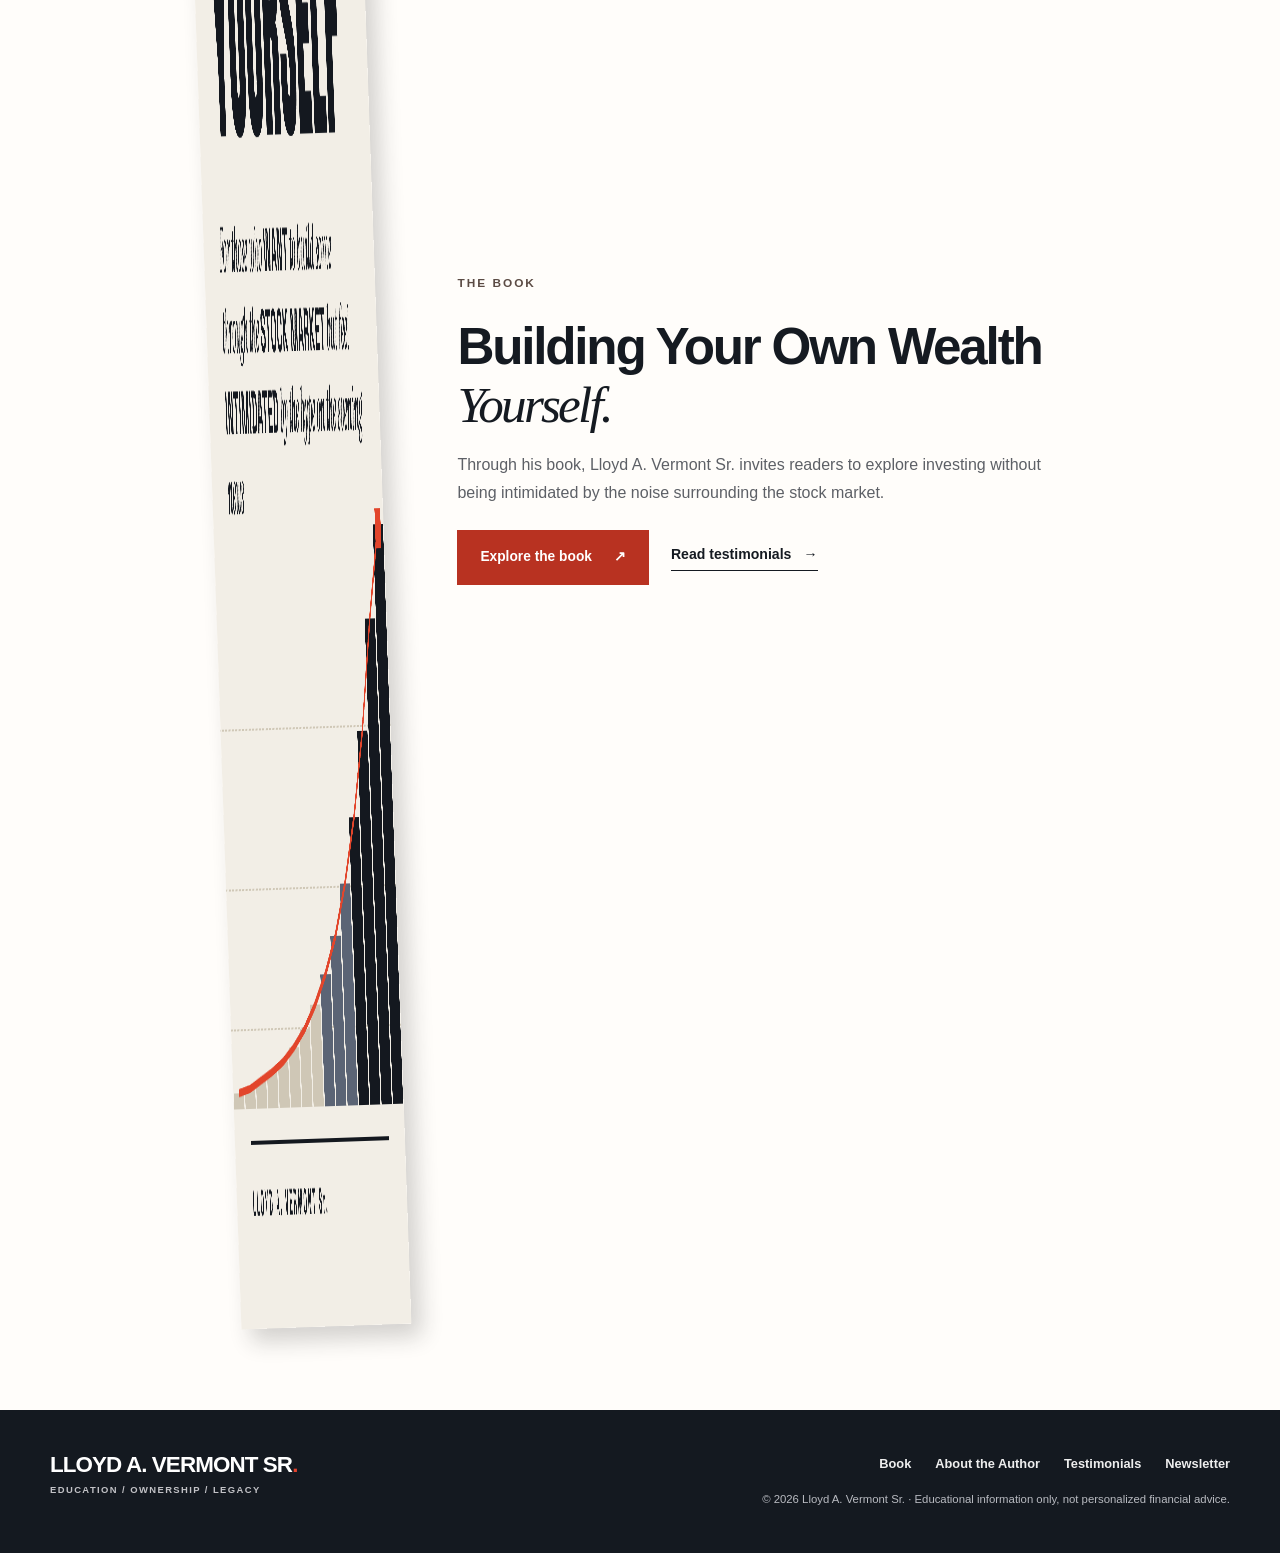
==== commit aa1fb43b: "Improve prelaunch accessibility and site resilience" ====
--- a/about.html
+++ b/about.html
@@ -3,9 +3,19 @@
 <head>
   <meta charset="utf-8">
   <meta name="viewport" content="width=device-width, initial-scale=1">
-  <meta name="description" content="Meet Lloyd A. Vermont Sr., FJIM: a self-taught dividend-focused investor, author and mentor sharing ideas on ownership, compounding and intergenerational wealth.">
+  <meta name="description" content="Learn about Lloyd A. Vermont Sr., his investing philosophy, mentorship and commitment to financial education.">
   <meta name="theme-color" content="#f2eee7">
-  <title>About Lloyd A. Vermont Sr. | Author &amp; Investor-Educator</title>
+  <title>About Lloyd A. Vermont Sr. | Building Your Own Wealth Yourself</title>
+  <link rel="canonical" href="https://buildingyourownwealth.com/about">
+  <link rel="icon" href="favicon.svg" type="image/svg+xml">
+  <meta property="og:type" content="website">
+  <meta property="og:site_name" content="Building Your Own Wealth Yourself">
+  <meta property="og:title" content="About Lloyd A. Vermont Sr. | Building Your Own Wealth Yourself">
+  <meta property="og:description" content="Learn about Lloyd A. Vermont Sr., his investing philosophy, mentorship and commitment to financial education.">
+  <meta property="og:url" content="https://buildingyourownwealth.com/about">
+  <meta property="og:image" content="https://buildingyourownwealth.com/assets/building-your-own-wealth-yourself-cover.png">
+  <meta name="twitter:card" content="summary_large_image">
+  <script type="application/ld+json">{"@context":"https://schema.org","@graph":[{"@type":"Person","@id":"https://buildingyourownwealth.com/#author","name":"Lloyd A. Vermont Sr.","url":"https://buildingyourownwealth.com/about"}]}</script>
   <link rel="stylesheet" href="styles.css">
   <script defer src="script.js"></script>
 </head>
@@ -32,7 +42,7 @@
         <p class="bio-intro">From modest beginnings to decades of mentoring others, Lloyd A. Vermont Sr. has built his investing philosophy around learning, ownership, patience and the potential of money put to work over time.</p>
         <a class="text-link strong" href="#the-journey">Explore his story <span aria-hidden="true">↓</span></a>
       </div>
-      <figure class="bio-portrait"><img src="assets/lloyd-vermont.jpg" alt="Lloyd A. Vermont Sr. seated in a library holding an open book" fetchpriority="high"><figcaption>Investor · Educator · Author</figcaption></figure>
+      <figure class="bio-portrait"><img src="assets/lloyd-vermont.jpg" width="570" height="870" alt="Lloyd A. Vermont Sr. seated in a library holding an open book" fetchpriority="high"><figcaption>Investor · Educator · Author</figcaption></figure>
     </div>
   </section>
   <section class="bio-section white" id="the-journey" aria-labelledby="journey-heading">
@@ -95,7 +105,7 @@
   </section>
   <section class="bio-book-section" aria-labelledby="bio-book-heading">
     <div class="container bio-book-grid">
-      <img src="assets/building-your-own-wealth-yourself-cover.png" alt="Cover of Building Your Own Wealth Yourself by Lloyd A. Vermont Sr." loading="lazy">
+      <img src="assets/building-your-own-wealth-yourself-cover.png" width="1200" height="1800" alt="Cover of Building Your Own Wealth Yourself by Lloyd A. Vermont Sr." loading="lazy">
       <div><span class="eyebrow dark">THE BOOK</span><h2 id="bio-book-heading">Building Your Own Wealth <em>Yourself.</em></h2><p>Through his book, Lloyd A. Vermont Sr. invites readers to explore investing without being intimidated by the noise surrounding the stock market.</p>
         <div class="bio-book-actions"><a class="button primary" href="index.html#book">Explore the book <span aria-hidden="true">↗</span></a><a class="text-link" href="index.html#reflection">Read testimonials <span aria-hidden="true">→</span></a></div>
       </div>
--- a/styles.css
+++ b/styles.css
@@ -120,3 +120,19 @@
 @media(max-width:1050px){.bio-hero-grid{gap:5%}.bio-portrait img{height:520px}.bio-two-col{gap:6%}}
 @media(max-width:800px){.bio-hero{padding:44px 0 68px}.bio-hero-grid,.bio-two-col,.bio-mentoring-grid{grid-template-columns:1fr;gap:37px}.bio-hero-copy{max-width:720px}.bio-portrait{max-width:570px;width:100%;margin:0 auto}.bio-section{padding:72px 0}.bio-pillars{gap:12px}.bio-pillar{padding:24px 21px}.bio-pillar h3{font-size:1.35rem;margin-top:27px}.bio-milestones{gap:0 25px}}
 @media(max-width:580px){.bio-back-row{padding-top:20px}.bio-hero{padding:40px 0 60px}.bio-hero h1{font-size:clamp(3.1rem,12vw,4.5rem)}.bio-role{font-size:.66rem}.bio-portrait img{height:430px}.bio-section{padding:64px 0}.bio-section h2{font-size:clamp(2.5rem,9vw,3.8rem)}.bio-pillars,.bio-milestones{grid-template-columns:1fr}.bio-pillar{min-height:0}.bio-milestone{grid-template-columns:78px 1fr}.bio-book-grid{grid-template-columns:1fr;gap:35px}.bio-book-grid img{width:150px}.bio-book-section{padding:64px 0}.book-copy .book-subtitle{padding-left:16px}.about-actions{gap:4px 23px}}
+
+/* Darker red surfaces preserve the palette while making light text readable. */
+.button.primary{background:#b83221;border-color:#b83221}
+.button.primary:hover{background:#9d2a1c}
+.newsletter-section{background:#b83221}
+.newsletter-section h2 em{color:#fff}
+.hero-copy>.eyebrow,.book-copy>.eyebrow,.book-points b,.insight-grid article>span,.bio-pillar .pillar-n{color:#a83223}
+.reflection-intro>.eyebrow,.bio-mentoring-grid .eyebrow{color:#f2b2a5}
+.principle-number{color:#6d655e}
+.art-caption{color:#5e5a55}
+.carousel-dot{width:24px;height:24px;min-width:24px;border:0;background:transparent;position:relative}
+.carousel-dot::after{content:"";position:absolute;width:10px;height:10px;left:7px;top:7px;border:1px solid #a6a9ad;border-radius:50%}
+.carousel-dot.is-current{background:transparent}
+.carousel-dot.is-current::after{border-color:var(--red);background:var(--red)}
+.carousel-dot:hover::after{border-color:white}
+.site-footer p{color:#b9bbc1}
